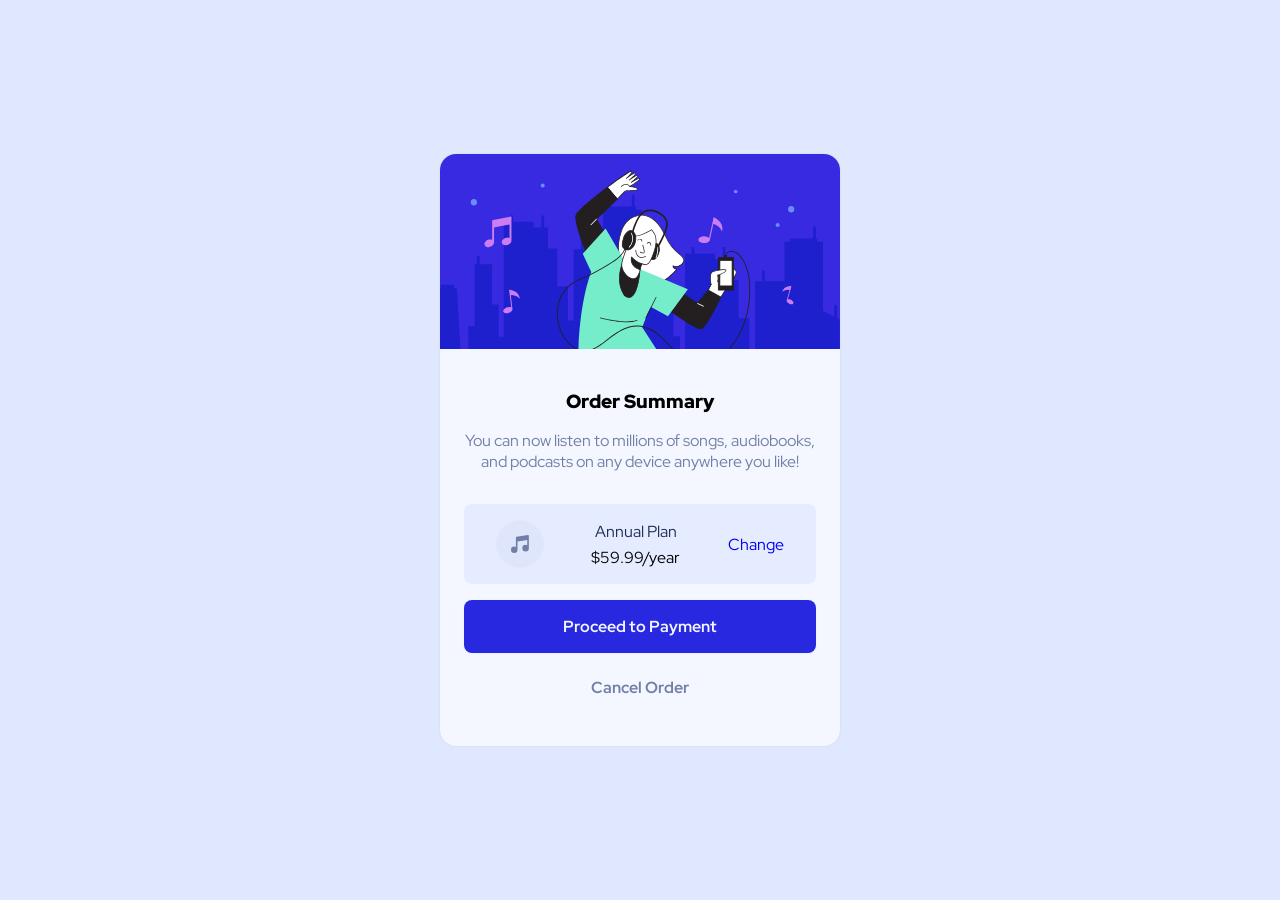
==== index.html @ e66d885b "fixed directories" ====
<!DOCTYPE html>
<html lang="en">
<head>
    <meta charset="UTF-8">
    <meta http-equiv="X-UA-Compatible" content="IE=edge">
    <meta name="viewport" content="width=device-width, initial-scale=1.0">
    <title>Desafio semanal :)</title>
    <link rel="stylesheet" href="style.css">
</head>
<body>
    <div class="box-container">
        <div class="box">
            <img src="./images/illustration-hero.svg" alt="hero">
            <div class="text-content">
                <h3>Order Summary</h3>
                <p>You can now listen to millions of songs, audiobooks, and podcasts on any device anywhere you like!</p>
                <div class="plan">
                    <img src="./images/icon-music.svg" alt="icon music">
                    <div class="column">
                        <p>Annual Plan</p>
                        <span>$59.99/year</span>
                    </div>
                    <a href="#">Change</a>
                </div>
                <a href="#" class="btn primary">Proceed to Payment</a>
                <a href="#" class="btn">Cancel Order</a>
            </div>
        </div>
    </div>
</body>
</html>
---- style.css ----
@import url('https://fonts.googleapis.com/css2?family=Lato:wght@300;400;700&family=Red+Hat+Display:wght@500;700;900&display=swap');

:root {
    --pale-blue: #E0E8FF;
    --color-bright-blue: #2828E0;
    --very-pale-blue: #F4F7FF;
    --dasarurated-blue: #717FA6;
    --dark-blue: #1F2E56;
}

* {
    padding: 0;
    margin: 0;
    box-sizing: border-box;
}

body {
    font-size: 16px;
    font-family: 'Red Hat Display', sans-serif;
    background-color: var(--pale-blue);
}

.btn {
    display: block;
    padding: 1rem 1.5rem;
    text-decoration: none;
    font-weight: 700;
    border-radius: .5rem;
    color: var(--dasarurated-blue);
    margin-bottom: .5rem;
}
.btn:hover {
    background-color: rgba(224, 232, 255, .7);
}

.primary {
    background-color: var(--color-bright-blue);
    color: var(--very-pale-blue);
    font-size: .9rem;
    box-shadow: 0 0 2px rgba(224, 232, 255, .7);
}
.primary:hover {
    background-color: #4949f2;
}

.box-container {
    position: relative;
    display: flex;
    justify-content: center;
    align-items: center;
    width: 100%;
    min-height: 100vh;
    padding: .5rem;
}

.box {
    position: relative;
    border-radius: 1rem;
    width: 100%;
    display: flex;
    flex-direction: column;
    text-align: center;
    background-color: var(--very-pale-blue);
    box-shadow: 0 0 2px rgba(0, 0, 0, .1);
}

.box img {
    border-radius: 1rem 1rem 0 0;
    margin-bottom: 1rem;
}

.box .text-content {
    padding: 1.5rem;
}
.box .text-content h3 {
    margin-bottom: 1rem;
    font-weight: 900;
}
.box .text-content p {
    margin-bottom: 2rem;
    color: var(--dasarurated-blue); 
}

.box .text-content .plan {
    display: flex;
    justify-content: space-around;
    align-items: center;
    margin-bottom: 1rem;
    background-color: rgba(224, 232, 255, .7);
    border-radius: .5rem;
    padding: 1rem .5rem;
    font-size: .9rem;
}

.box .text-content .plan a {
    text-decoration: none;
}
.box .text-content .plan a:hover {
    text-decoration: underline;
}

.box .text-content .plan img {
    margin-bottom: 0;
}
.box .text-content .plan .column {
    display: flex;
    flex-direction: column;
}
.box .text-content .plan .column p {
    color: var(--dark-blue);
    margin-bottom: .3rem;
}

@media (min-width: 375px) {
    .box .text-content .plan {
        font-size: 1rem;
    }
    .primary {
        font-size: 1rem;
    }
    .box {
        max-width: 25rem;
    }
}
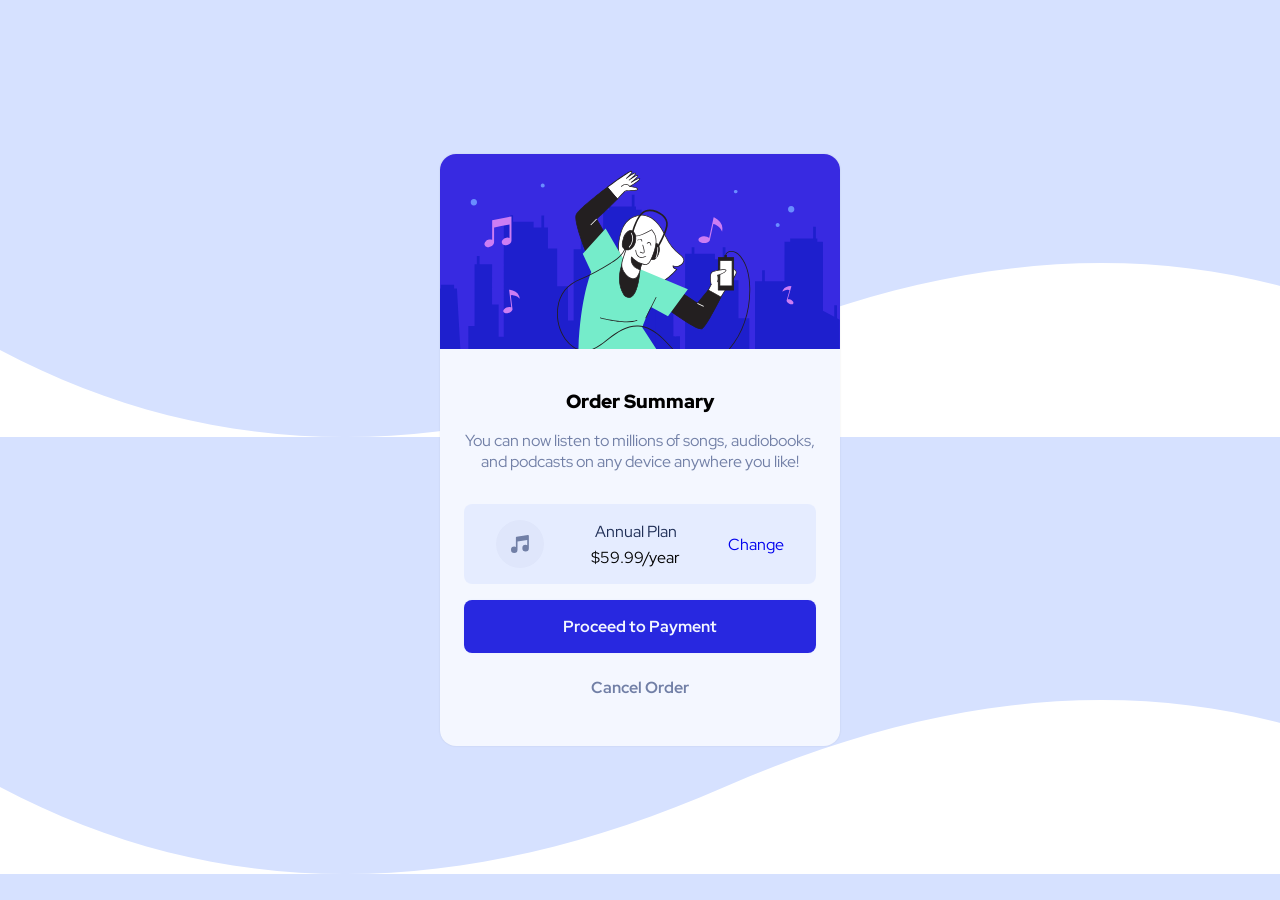
==== commit b8f7fa72: "commit" ====
--- a/index.html
+++ b/index.html
@@ -4,6 +4,7 @@
     <meta charset="UTF-8">
     <meta http-equiv="X-UA-Compatible" content="IE=edge">
     <meta name="viewport" content="width=device-width, initial-scale=1.0">
+    <link rel="shortcut icon" href="favicon-32x32.png">
     <title>Desafio semanal :)</title>
     <link rel="stylesheet" href="style.css">
 </head>
--- a/style.css
+++ b/style.css
@@ -17,7 +17,7 @@
 body {
     font-size: 16px;
     font-family: 'Red Hat Display', sans-serif;
-    background-color: var(--pale-blue);
+    background-image: url(./images/pattern-background-desktop.svg);
 }
 
 .btn {
